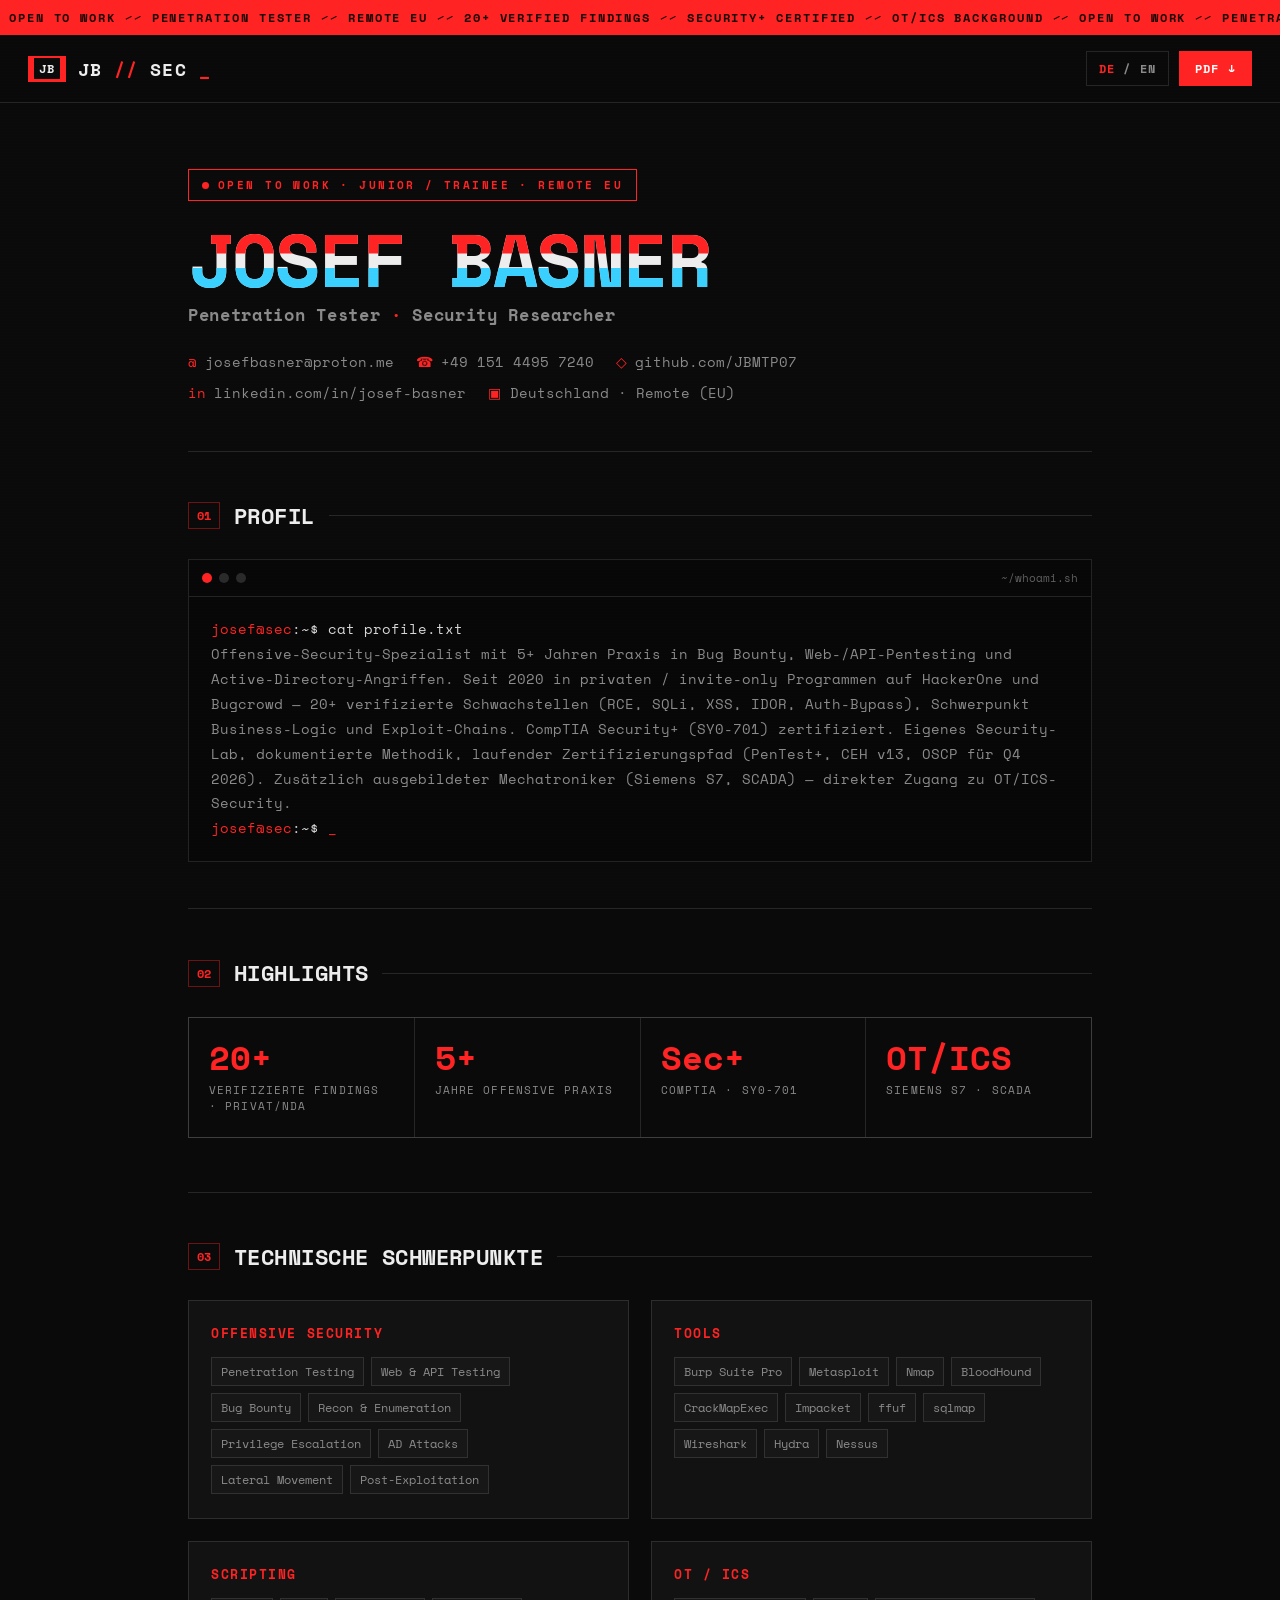
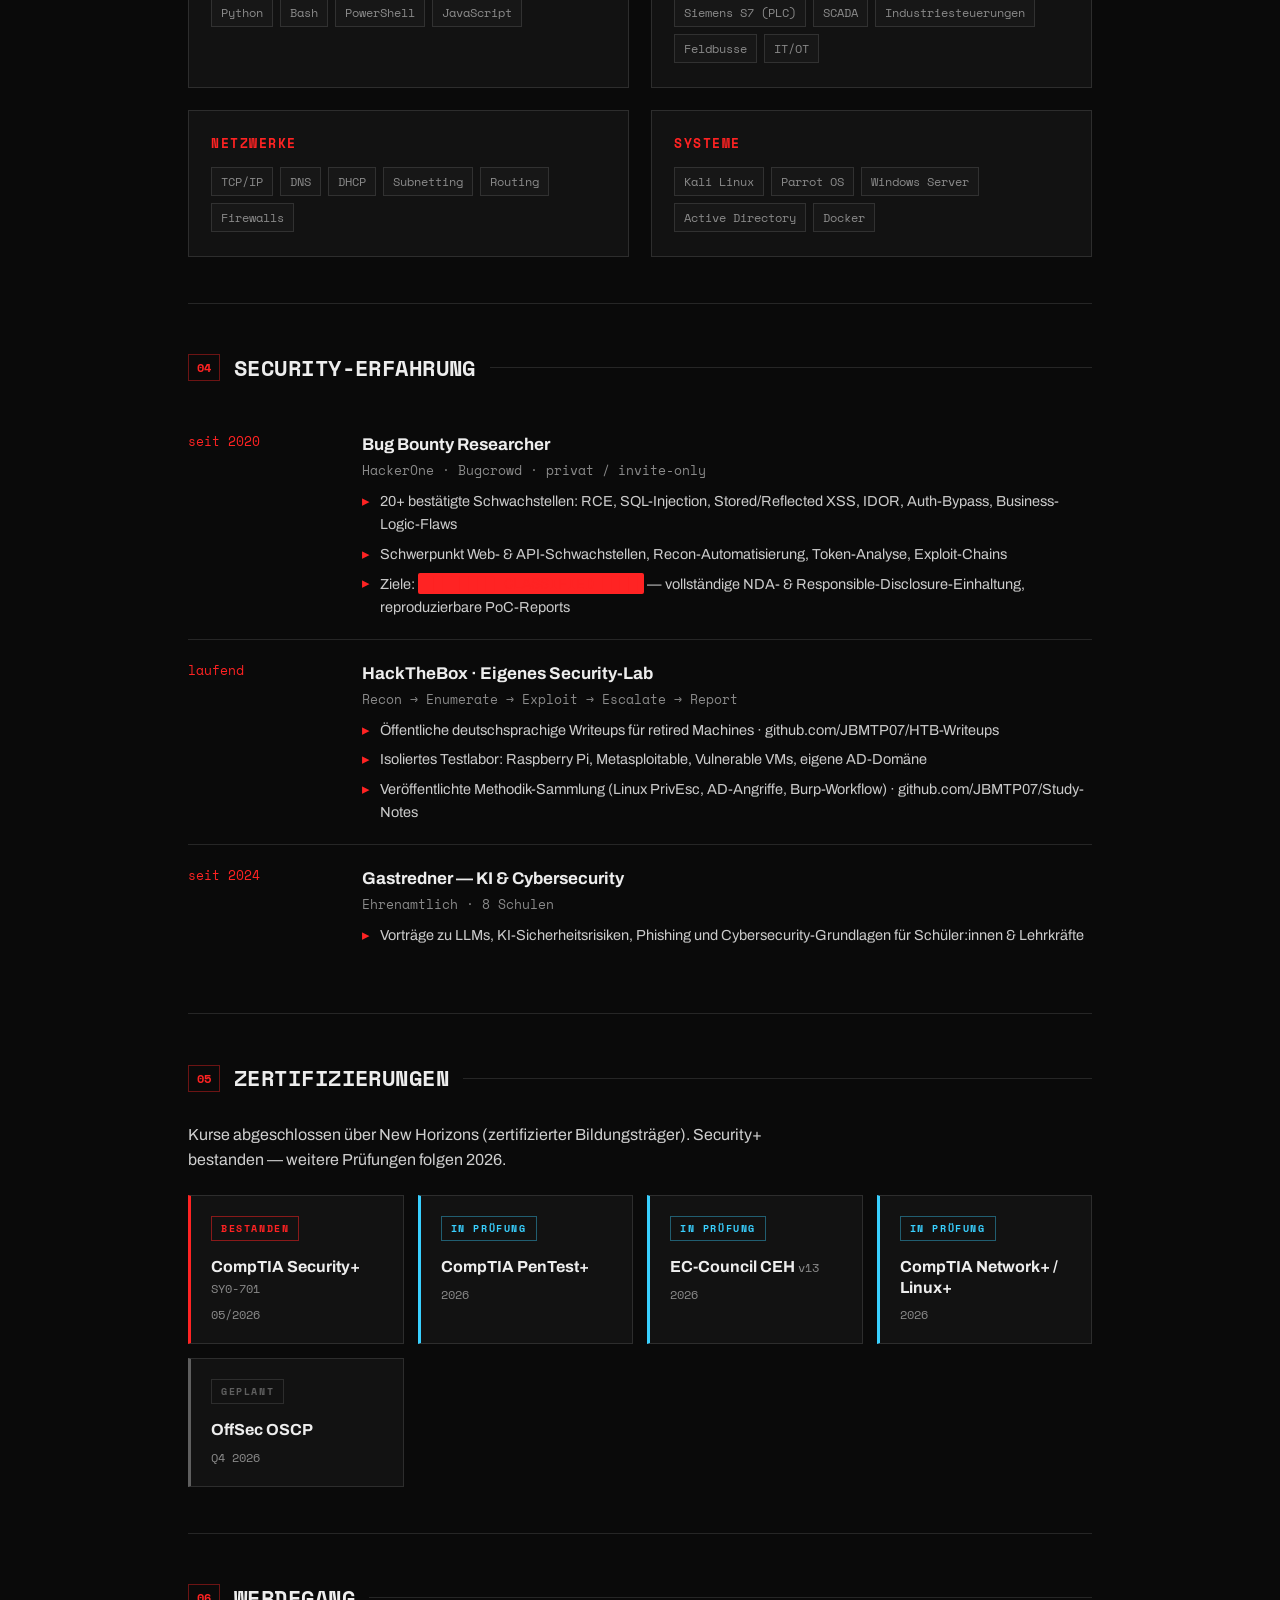
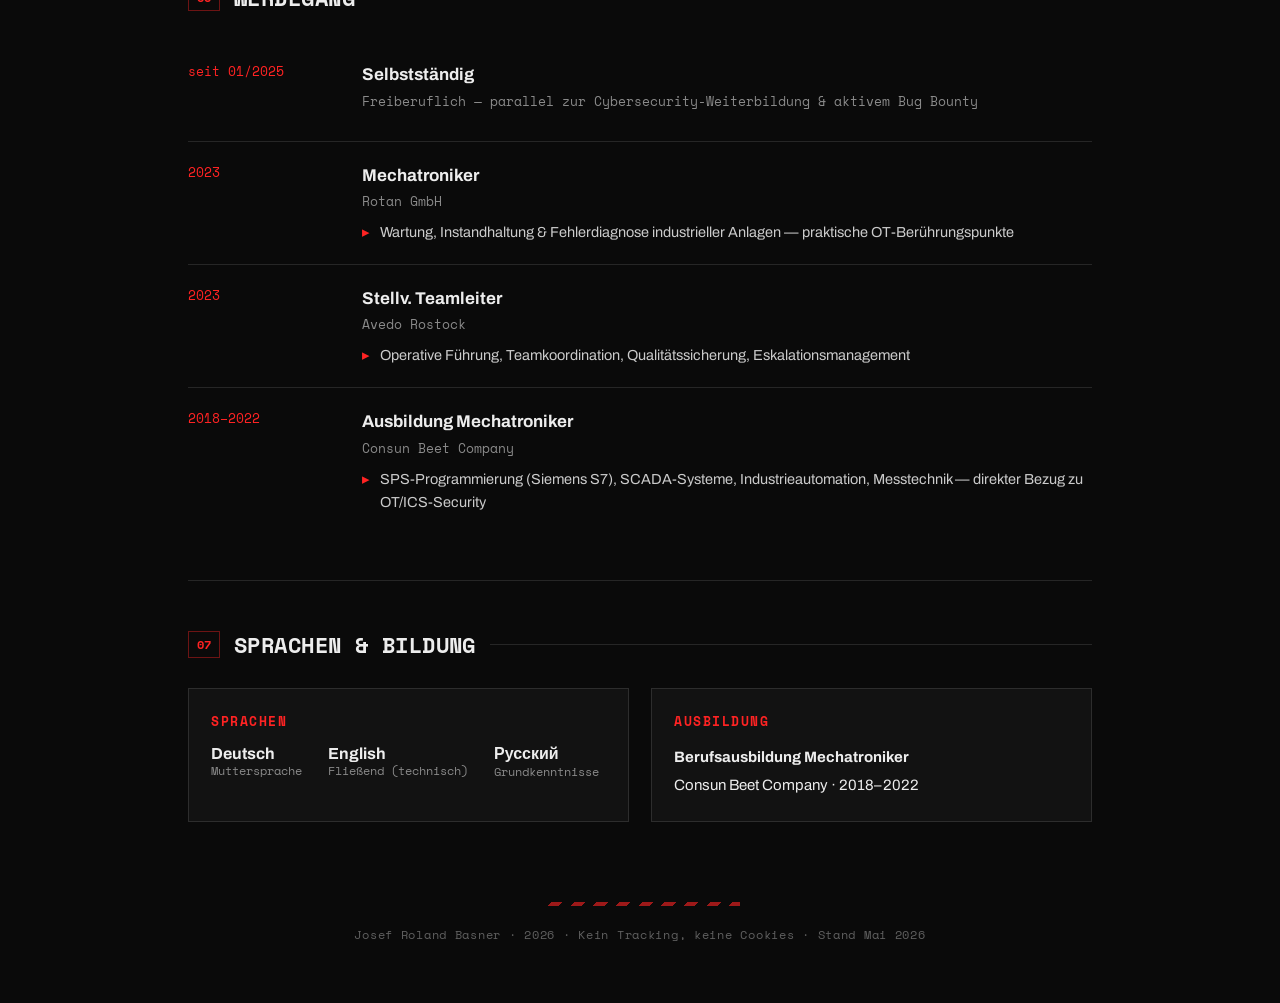
==== cv/index.html @ 98905213 "rebrand: bewerber-landing (open to work) statt freelance-pitch Root index.html komplett ersetzt: sch" ====
<!doctype html>
<html lang="de">
<head>
<meta charset="utf-8">
<meta name="viewport" content="width=device-width, initial-scale=1">
<title>Josef Basner — Penetration Tester · CV</title>
<link rel="preconnect" href="https://fonts.googleapis.com">
<link href="https://fonts.googleapis.com/css2?family=Space+Mono:wght@400;700&family=Archivo:wght@400;500;600;700&display=swap" rel="stylesheet">
<style>
:root{--bg:#0a0a0a;--panel:#121212;--panel2:#171717;--acc:#ff2323;--ink:#ededed;--dim:#8a8a8a;--mute:#5f5f5f;--line:rgba(237,237,237,.12);--mono:"Space Mono",monospace;--body:"Archivo",sans-serif}
*{box-sizing:border-box;margin:0;padding:0}
html{scroll-behavior:smooth}
body{background:var(--bg);color:var(--ink);font-family:var(--body);line-height:1.6;-webkit-font-smoothing:antialiased;overflow-x:hidden}
a{color:inherit;text-decoration:none}
::selection{background:var(--acc);color:#fff}
/* ambient */
.scan{position:fixed;inset:0;z-index:60;pointer-events:none;background:repeating-linear-gradient(0deg,rgba(255,255,255,.02) 0 1px,transparent 1px 3px);mix-blend-mode:overlay}
.sweep{position:fixed;left:0;right:0;height:2px;background:var(--acc);opacity:.4;z-index:61;pointer-events:none;animation:sweepY 5s linear infinite}
@keyframes sweepY{0%{top:-4px}100%{top:100%}}
.prog{position:fixed;top:0;left:0;height:2px;width:0;background:var(--acc);z-index:70;box-shadow:0 0 12px var(--acc)}
.wrap{max-width:960px;margin:0 auto;padding:0 28px}
/* top bar */
.tape{background:var(--acc);color:#1a0000;font:700 12px var(--mono);letter-spacing:.16em;padding:9px 0;overflow:hidden;white-space:nowrap}
.tape span{display:inline-block;animation:marq 20s linear infinite}
@keyframes marq{to{transform:translateX(-50%)}}
.bar{position:sticky;top:0;z-index:50;display:flex;align-items:center;justify-content:space-between;padding:16px 28px;background:rgba(10,10,10,.82);backdrop-filter:blur(10px);border-bottom:1px solid var(--line)}
.logo{display:flex;align-items:center;gap:12px;font:700 18px var(--mono);letter-spacing:.06em}
.logo .mk{display:inline-flex;align-items:center;justify-content:center;width:38px;height:26px;background:var(--acc)}
.logo .mk b{background:var(--bg);color:var(--ink);font:700 12px var(--mono);padding:2px 5px}
.logo i{font-style:normal;color:var(--acc)}
.cur{color:var(--acc);animation:blink 1.1s steps(2) infinite}
@keyframes blink{50%{opacity:0}}
.tools{display:flex;align-items:center;gap:10px}
.lang{font:700 12px var(--mono);letter-spacing:.1em;border:1px solid var(--line);background:transparent;color:var(--dim);padding:8px 12px;cursor:pointer;transition:.2s}
.lang:hover{border-color:var(--acc);color:var(--ink)}
.lang b{color:var(--acc)}
.dl{font:700 12px var(--mono);letter-spacing:.1em;text-transform:uppercase;background:var(--acc);color:#fff;padding:9px 16px;transition:.2s}
.dl:hover{box-shadow:0 0 20px rgba(255,35,35,.5)}
/* hero */
.hero{padding:66px 0 48px;border-bottom:1px solid var(--line)}
.stamp{display:inline-flex;align-items:center;gap:9px;font:700 11px var(--mono);letter-spacing:.22em;text-transform:uppercase;color:var(--acc);border:1px solid var(--acc);padding:7px 13px}
.stamp .dot{width:7px;height:7px;border-radius:50%;background:var(--acc);animation:blink 1.4s steps(2) infinite}
h1{font-family:var(--mono);font-weight:700;font-size:clamp(42px,7vw,74px);line-height:.98;letter-spacing:-.02em;margin:22px 0 6px;position:relative;display:inline-block}
h1 .g{position:relative;display:inline-block}
h1 .g::before,h1 .g::after{content:attr(data-t);position:absolute;left:0;top:0;width:100%;overflow:hidden;pointer-events:none}
h1 .g::before{color:var(--acc);animation:g1 3.2s steps(1) infinite;clip-path:inset(8% 0 58% 0)}
h1 .g::after{color:#39d0ff;animation:g2 3.2s steps(1) infinite;clip-path:inset(62% 0 6% 0)}
@keyframes g1{0%,90%,100%{transform:none;opacity:0}92%{transform:translate(-4px,1px);opacity:1}95%{transform:translate(3px,-1px);opacity:1}98%{opacity:0}}
@keyframes g2{0%,91%,100%{transform:none;opacity:0}93%{transform:translate(4px,-1px);opacity:1}96%{transform:translate(-3px,1px);opacity:1}99%{opacity:0}}
.role{font:700 17px var(--mono);letter-spacing:.04em;color:var(--dim);margin-bottom:24px}
.role b{color:var(--acc);font-weight:700}
.contact{display:flex;flex-wrap:wrap;gap:10px 22px;font:400 14px var(--mono);color:var(--dim)}
.contact a{display:inline-flex;align-items:center;gap:8px;transition:.2s}
.contact a:hover{color:var(--acc)}
.contact .ic{color:var(--acc)}
/* section */
section{padding:46px 0;border-bottom:1px solid var(--line)}
.sh{display:flex;align-items:center;gap:14px;margin-bottom:26px}
.sh .num{font:700 12px var(--mono);color:var(--acc);border:1px solid rgba(255,35,35,.4);padding:4px 8px}
.sh h2{font-family:var(--mono);font-weight:700;font-size:22px;letter-spacing:.02em;text-transform:uppercase}
.sh .rule{flex:1;height:1px;background:var(--line)}
.lead{font-size:16px;color:#cfcfcf;max-width:70ch}
.lead b{color:var(--ink);font-weight:600}
/* terminal profile */
.term{background:#070707;border:1px solid var(--line);margin-top:4px}
.term .tb{display:flex;align-items:center;gap:7px;padding:10px 13px;border-bottom:1px solid var(--line)}
.term .tb i{width:10px;height:10px;border-radius:50%;background:#2a2a2a}
.term .tb i:first-child{background:var(--acc)}
.term .tt{margin-left:auto;font:400 11px var(--mono);color:var(--mute)}
.term .tbody{padding:20px 22px;font:400 13.5px/1.85 var(--mono);color:#d6d6d6}
.term .p{color:var(--acc)}.term .o{color:var(--dim)}
/* grids */
.two{display:grid;grid-template-columns:1fr 1fr;gap:22px}
.card{background:var(--panel);border:1px solid var(--line);padding:22px 22px 24px;position:relative;transition:.2s}
.card:hover{border-color:rgba(255,35,35,.4)}
.card h3{font:700 13px var(--mono);letter-spacing:.12em;text-transform:uppercase;color:var(--acc);margin-bottom:14px}
.tags{display:flex;flex-wrap:wrap;gap:7px}
.tag{font:400 12px var(--mono);color:var(--dim);border:1px solid var(--line);padding:5px 9px;background:var(--panel2);transition:.2s}
.tag:hover{color:var(--ink);border-color:var(--acc)}
/* stats */
.stats{display:grid;grid-template-columns:repeat(4,1fr);gap:1px;background:var(--line);border:1px solid var(--line);margin-bottom:8px}
.stats>div{background:var(--bg);padding:22px 20px}
.stats .n{font:700 34px var(--mono);color:var(--acc);line-height:1}
.stats .l{font:400 11px/1.5 var(--mono);letter-spacing:.1em;text-transform:uppercase;color:var(--dim);margin-top:8px}
/* experience list */
.xp{display:flex;flex-direction:column;gap:0}
.item{display:grid;grid-template-columns:150px 1fr;gap:24px;padding:20px 0;border-top:1px solid var(--line)}
.item:first-child{border-top:0}
.item .when{font:400 13px var(--mono);color:var(--acc)}
.item .what h4{font-size:17px;font-weight:700;margin-bottom:2px}
.item .what .org{font:400 13px var(--mono);color:var(--dim);margin-bottom:10px}
.item .what ul{list-style:none;display:flex;flex-direction:column;gap:6px}
.item .what li{position:relative;padding-left:18px;font-size:14.5px;color:#cbcbcb}
.item .what li::before{content:"▸";position:absolute;left:0;color:var(--acc)}
.redb{background:var(--acc);color:var(--acc);padding:0 7px;border-radius:2px;cursor:default;transition:color .15s;font-family:var(--mono)}
.redb:hover,.redb.reveal{color:#fff}
/* roadmap — cert cards */
.road{list-style:none;display:grid;grid-template-columns:repeat(auto-fit,minmax(215px,1fr));gap:14px}
.road li{position:relative;background:var(--panel);border:1px solid var(--line);border-left:3px solid var(--mute);padding:18px 20px 20px;transition:.2s}
.road li:hover{border-color:rgba(255,35,35,.35)}
.road li.done{border-left-color:var(--acc)}
.road li.sched{border-left-color:#39d0ff}
.road .st{display:inline-block;font:700 10px var(--mono);letter-spacing:.16em;padding:4px 9px;margin-bottom:16px}
.road li.done .st{color:var(--acc);border:1px solid rgba(255,35,35,.5)}
.road li.sched .st{color:#39d0ff;border:1px solid rgba(57,208,255,.4)}
.road li.plan .st{color:var(--mute);border:1px solid var(--line)}
.road h4{font:700 16px var(--body);margin:0;line-height:1.3}
.road .code{font:400 12px var(--mono);color:var(--dim)}
.road .date{font:400 12px var(--mono);color:var(--dim);margin-top:8px}
.langs{display:flex;flex-wrap:wrap;gap:26px}
.langs div .n{font:700 16px var(--body)}
.langs div .lv{font:400 12px var(--mono);color:var(--dim)}
footer{padding:34px 0 60px;text-align:center;font:400 12px var(--mono);color:var(--mute);letter-spacing:.06em}
footer .top{height:4px;max-width:200px;margin:0 auto 20px;background:repeating-linear-gradient(-45deg,var(--acc) 0 8px,transparent 8px 16px);opacity:.6}
[data-en]{display:none}
html[data-lang="en"] [data-de]{display:none}
html[data-lang="en"] [data-en]{display:revert}
@media(max-width:720px){.two,.stats{grid-template-columns:1fr}.item{grid-template-columns:1fr;gap:6px}.stats{grid-template-columns:1fr 1fr}}
</style>
</head>
<body>
<div class="scan"></div><div class="sweep"></div><div class="prog" id="prog"></div>

<div class="tape"><span>&nbsp;OPEN TO WORK ⁄⁄ PENETRATION TESTER ⁄⁄ REMOTE EU ⁄⁄ 20+ VERIFIED FINDINGS ⁄⁄ SECURITY+ CERTIFIED ⁄⁄ OT/ICS BACKGROUND ⁄⁄ OPEN TO WORK ⁄⁄ PENETRATION TESTER ⁄⁄ REMOTE EU ⁄⁄ 20+ VERIFIED FINDINGS ⁄⁄ SECURITY+ CERTIFIED ⁄⁄ OT/ICS BACKGROUND ⁄⁄&nbsp;</span></div>

<div class="bar">
  <a class="logo" href="#top"><span class="mk"><b>JB</b></span>JB<i>//</i>SEC<span class="cur">_</span></a>
  <div class="tools">
    <button class="lang" id="lang"><b>DE</b> / EN</button>
    <a class="dl" id="dl" href="print.html" target="_blank"><span data-de>PDF ↓</span><span data-en>PDF ↓</span></a>
  </div>
</div>

<main id="top">
<div class="wrap">

<header class="hero">
  <span class="stamp"><span class="dot"></span><span data-de>Open to Work · Junior / Trainee · Remote EU</span><span data-en>Open to Work · Junior / Trainee · Remote EU</span></span>
  <h1><span class="g" data-t="JOSEF BASNER">JOSEF BASNER</span></h1>
  <p class="role"><span data-de>Penetration Tester <b>·</b> Security Researcher</span><span data-en>Penetration Tester <b>·</b> Security Researcher</span></p>
  <div class="contact">
    <a href="mailto:josefbasner@proton.me"><span class="ic">@</span> josefbasner@proton.me</a>
    <a href="tel:+4915144957240"><span class="ic">☎</span> +49 151 4495 7240</a>
    <a href="https://github.com/JBMTP07" target="_blank"><span class="ic">◇</span> github.com/JBMTP07</a>
    <a href="https://www.linkedin.com/in/josef-basner-23a3173b2/" target="_blank"><span class="ic">in</span> linkedin.com/in/josef-basner</a>
    <span><span class="ic">▣</span> <span data-de>Deutschland · Remote (EU)</span><span data-en>Germany · Remote (EU)</span></span>
  </div>
</header>

<section>
  <div class="sh"><span class="num">01</span><h2><span data-de>Profil</span><span data-en>Profile</span></h2><span class="rule"></span></div>
  <div class="term">
    <div class="tb"><i></i><i></i><i></i><span class="tt">~/whoami.sh</span></div>
    <div class="tbody">
      <p><span class="p">josef@sec</span>:~$ cat profile.txt</p>
      <p class="o" data-de>Offensive-Security-Spezialist mit 5+ Jahren Praxis in Bug Bounty, Web-/API-Pentesting und Active-Directory-Angriffen. Seit 2020 in privaten / invite-only Programmen auf HackerOne und Bugcrowd — 20+ verifizierte Schwachstellen (RCE, SQLi, XSS, IDOR, Auth-Bypass), Schwerpunkt Business-Logic und Exploit-Chains. CompTIA Security+ (SY0-701) zertifiziert. Eigenes Security-Lab, dokumentierte Methodik, laufender Zertifizierungspfad (PenTest+, CEH v13, OSCP für Q4 2026). Zusätzlich ausgebildeter Mechatroniker (Siemens S7, SCADA) — direkter Zugang zu OT/ICS-Security.</p>
      <p class="o" data-en>Offensive-security specialist with 5+ years of hands-on experience in bug bounty, web/API penetration testing and Active Directory attacks. Active since 2020 in private / invite-only programs on HackerOne and Bugcrowd — 20+ verified vulnerabilities (RCE, SQLi, XSS, IDOR, auth bypass), focused on business-logic flaws and exploit chains. CompTIA Security+ (SY0-701) certified. Own security lab, documented methodology, certification path in progress (PenTest+, CEH v13, OSCP planned Q4 2026). Also a trained mechatronics engineer (Siemens S7, SCADA) — a direct route into OT/ICS security.</p>
      <p><span class="p">josef@sec</span>:~$ <span class="cur">_</span></p>
    </div>
  </div>
</section>

<section>
  <div class="sh"><span class="num">02</span><h2><span data-de>Highlights</span><span data-en>Highlights</span></h2><span class="rule"></span></div>
  <div class="stats">
    <div><div class="n"><span data-count="20">0</span>+</div><div class="l"><span data-de>Verifizierte Findings · privat/NDA</span><span data-en>Verified findings · private/NDA</span></div></div>
    <div><div class="n"><span data-count="5">0</span>+</div><div class="l"><span data-de>Jahre offensive Praxis</span><span data-en>Years offensive practice</span></div></div>
    <div><div class="n">Sec+</div><div class="l"><span data-de>CompTIA · SY0-701</span><span data-en>CompTIA · SY0-701</span></div></div>
    <div><div class="n">OT/ICS</div><div class="l"><span data-de>Siemens S7 · SCADA</span><span data-en>Siemens S7 · SCADA</span></div></div>
  </div>
</section>

<section>
  <div class="sh"><span class="num">03</span><h2><span data-de>Technische Schwerpunkte</span><span data-en>Technical Skills</span></h2><span class="rule"></span></div>
  <div class="two">
    <div class="card"><h3><span data-de>Offensive Security</span><span data-en>Offensive Security</span></h3><div class="tags"><span class="tag">Penetration Testing</span><span class="tag">Web &amp; API Testing</span><span class="tag">Bug Bounty</span><span class="tag">Recon &amp; Enumeration</span><span class="tag">Privilege Escalation</span><span class="tag">AD Attacks</span><span class="tag">Lateral Movement</span><span class="tag">Post-Exploitation</span></div></div>
    <div class="card"><h3>Tools</h3><div class="tags"><span class="tag">Burp Suite Pro</span><span class="tag">Metasploit</span><span class="tag">Nmap</span><span class="tag">BloodHound</span><span class="tag">CrackMapExec</span><span class="tag">Impacket</span><span class="tag">ffuf</span><span class="tag">sqlmap</span><span class="tag">Wireshark</span><span class="tag">Hydra</span><span class="tag">Nessus</span></div></div>
    <div class="card"><h3>Scripting</h3><div class="tags"><span class="tag">Python</span><span class="tag">Bash</span><span class="tag">PowerShell</span><span class="tag">JavaScript</span></div></div>
    <div class="card"><h3>OT / ICS</h3><div class="tags"><span class="tag">Siemens S7 (PLC)</span><span class="tag">SCADA</span><span class="tag"><span data-de>Industriesteuerungen</span><span data-en>Industrial control systems</span></span><span class="tag"><span data-de>Feldbusse</span><span data-en>Fieldbuses</span></span><span class="tag">IT/OT</span></div></div>
    <div class="card"><h3><span data-de>Netzwerke</span><span data-en>Networking</span></h3><div class="tags"><span class="tag">TCP/IP</span><span class="tag">DNS</span><span class="tag">DHCP</span><span class="tag">Subnetting</span><span class="tag">Routing</span><span class="tag">Firewalls</span></div></div>
    <div class="card"><h3><span data-de>Systeme</span><span data-en>Systems</span></h3><div class="tags"><span class="tag">Kali Linux</span><span class="tag">Parrot OS</span><span class="tag">Windows Server</span><span class="tag">Active Directory</span><span class="tag">Docker</span></div></div>
  </div>
</section>

<section>
  <div class="sh"><span class="num">04</span><h2><span data-de>Security-Erfahrung</span><span data-en>Security Experience</span></h2><span class="rule"></span></div>
  <div class="xp">
    <div class="item">
      <div class="when"><span data-de>seit 2020</span><span data-en>since 2020</span></div>
      <div class="what">
        <h4><span data-de>Bug Bounty Researcher</span><span data-en>Bug Bounty Researcher</span></h4>
        <div class="org">HackerOne · Bugcrowd · <span data-de>privat / invite-only</span><span data-en>private / invite-only</span></div>
        <ul>
          <li data-de>20+ bestätigte Schwachstellen: RCE, SQL-Injection, Stored/Reflected XSS, IDOR, Auth-Bypass, Business-Logic-Flaws</li>
          <li data-en>20+ verified vulnerabilities: RCE, SQL injection, stored/reflected XSS, IDOR, auth bypass, business-logic flaws</li>
          <li data-de>Schwerpunkt Web- &amp; API-Schwachstellen, Recon-Automatisierung, Token-Analyse, Exploit-Chains</li>
          <li data-en>Focus on web &amp; API vulnerabilities, recon automation, token analysis, exploit chains</li>
          <li data-de>Ziele: <span class="redb">████████ CLASSIFIED ████</span> — vollständige NDA- &amp; Responsible-Disclosure-Einhaltung, reproduzierbare PoC-Reports</li>
          <li data-en>Targets: <span class="redb">████████ CLASSIFIED ████</span> — full NDA &amp; responsible-disclosure compliance, reproducible PoC reports</li>
        </ul>
      </div>
    </div>
    <div class="item">
      <div class="when"><span data-de>laufend</span><span data-en>ongoing</span></div>
      <div class="what">
        <h4>HackTheBox · <span data-de>Eigenes Security-Lab</span><span data-en>Own Security Lab</span></h4>
        <div class="org">Recon → Enumerate → Exploit → Escalate → Report</div>
        <ul>
          <li data-de>Öffentliche deutschsprachige Writeups für retired Machines · github.com/JBMTP07/HTB-Writeups</li>
          <li data-en>Public write-ups of full attack chains for retired machines · github.com/JBMTP07/HTB-Writeups</li>
          <li data-de>Isoliertes Testlabor: Raspberry Pi, Metasploitable, Vulnerable VMs, eigene AD-Domäne</li>
          <li data-en>Isolated test lab: Raspberry Pi, Metasploitable, vulnerable VMs, own AD domain</li>
          <li data-de>Veröffentlichte Methodik-Sammlung (Linux PrivEsc, AD-Angriffe, Burp-Workflow) · github.com/JBMTP07/Study-Notes</li>
          <li data-en>Published methodology notes (Linux PrivEsc, AD attacks, Burp workflow) · github.com/JBMTP07/Study-Notes</li>
        </ul>
      </div>
    </div>
    <div class="item">
      <div class="when"><span data-de>seit 2024</span><span data-en>since 2024</span></div>
      <div class="what">
        <h4><span data-de>Gastredner — KI &amp; Cybersecurity</span><span data-en>Guest Speaker — AI &amp; Cybersecurity</span></h4>
        <div class="org"><span data-de>Ehrenamtlich · 8 Schulen</span><span data-en>Volunteer · 8 schools</span></div>
        <ul>
          <li data-de>Vorträge zu LLMs, KI-Sicherheitsrisiken, Phishing und Cybersecurity-Grundlagen für Schüler:innen &amp; Lehrkräfte</li>
          <li data-en>Talks on LLMs, AI security risks, phishing and cybersecurity fundamentals for students &amp; teachers</li>
        </ul>
      </div>
    </div>
  </div>
</section>

<section>
  <div class="sh"><span class="num">05</span><h2><span data-de>Zertifizierungen</span><span data-en>Certifications</span></h2><span class="rule"></span></div>
  <p class="lead" style="margin-bottom:22px"><span data-de>Kurse abgeschlossen über New Horizons (zertifizierter Bildungsträger). Security+ bestanden — weitere Prüfungen folgen 2026.</span><span data-en>Courses completed via New Horizons (accredited training provider). Security+ passed — further exams follow in 2026.</span></p>
  <ol class="road">
    <li class="done"><span class="st"><span data-de>BESTANDEN</span><span data-en>PASSED</span></span><h4>CompTIA Security+ <span class="code">SY0-701</span></h4><div class="date">05/2026</div></li>
    <li class="sched"><span class="st"><span data-de>IN PRÜFUNG</span><span data-en>IN PROGRESS</span></span><h4>CompTIA PenTest+</h4><div class="date">2026</div></li>
    <li class="sched"><span class="st"><span data-de>IN PRÜFUNG</span><span data-en>IN PROGRESS</span></span><h4>EC-Council CEH <span class="code">v13</span></h4><div class="date">2026</div></li>
    <li class="sched"><span class="st"><span data-de>IN PRÜFUNG</span><span data-en>IN PROGRESS</span></span><h4>CompTIA Network+ / Linux+</h4><div class="date">2026</div></li>
    <li class="plan"><span class="st"><span data-de>GEPLANT</span><span data-en>PLANNED</span></span><h4>OffSec OSCP</h4><div class="date">Q4 2026</div></li>
  </ol>
</section>

<section>
  <div class="sh"><span class="num">06</span><h2><span data-de>Werdegang</span><span data-en>Work Experience</span></h2><span class="rule"></span></div>
  <div class="xp">
    <div class="item"><div class="when"><span data-de>seit 01/2025</span><span data-en>since 01/2025</span></div><div class="what"><h4><span data-de>Selbstständig</span><span data-en>Self-employed</span></h4><div class="org"><span data-de>Freiberuflich — parallel zur Cybersecurity-Weiterbildung &amp; aktivem Bug Bounty</span><span data-en>Freelance — alongside continuous cybersecurity training &amp; active bug bounty</span></div></div></div>
    <div class="item"><div class="when">2023</div><div class="what"><h4><span data-de>Mechatroniker</span><span data-en>Mechatronics Engineer</span></h4><div class="org">Rotan GmbH</div><ul><li data-de>Wartung, Instandhaltung &amp; Fehlerdiagnose industrieller Anlagen — praktische OT-Berührungspunkte</li><li data-en>Maintenance, servicing &amp; fault diagnosis of industrial plants — hands-on OT exposure</li></ul></div></div>
    <div class="item"><div class="when">2023</div><div class="what"><h4><span data-de>Stellv. Teamleiter</span><span data-en>Deputy Team Lead</span></h4><div class="org">Avedo Rostock</div><ul><li data-de>Operative Führung, Teamkoordination, Qualitätssicherung, Eskalationsmanagement</li><li data-en>Operational leadership, team coordination, QA, escalation management</li></ul></div></div>
    <div class="item"><div class="when">2018–2022</div><div class="what"><h4><span data-de>Ausbildung Mechatroniker</span><span data-en>Apprenticeship — Mechatronics</span></h4><div class="org">Consun Beet Company</div><ul><li data-de>SPS-Programmierung (Siemens S7), SCADA-Systeme, Industrieautomation, Messtechnik — direkter Bezug zu OT/ICS-Security</li><li data-en>PLC programming (Siemens S7), SCADA systems, industrial automation, instrumentation — direct link to OT/ICS security</li></ul></div></div>
  </div>
</section>

<section style="border-bottom:0">
  <div class="sh"><span class="num">07</span><h2><span data-de>Sprachen &amp; Bildung</span><span data-en>Languages &amp; Education</span></h2><span class="rule"></span></div>
  <div class="two">
    <div class="card">
      <h3><span data-de>Sprachen</span><span data-en>Languages</span></h3>
      <div class="langs">
        <div><div class="n">Deutsch</div><div class="lv"><span data-de>Muttersprache</span><span data-en>Native</span></div></div>
        <div><div class="n">English</div><div class="lv"><span data-de>Fließend (technisch)</span><span data-en>Fluent (technical)</span></div></div>
        <div><div class="n">Русский</div><div class="lv"><span data-de>Grundkenntnisse</span><span data-en>Basic</span></div></div>
      </div>
    </div>
    <div class="card">
      <h3><span data-de>Ausbildung</span><span data-en>Education</span></h3>
      <div style="font-size:15px"><b><span data-de>Berufsausbildung Mechatroniker</span><span data-en>Vocational training — Mechatronics Engineer</span></b><div class="org" style="margin-top:4px">Consun Beet Company · 2018–2022</div></div>
    </div>
  </div>
</section>

</div>
<footer>
  <div class="top"></div>
  <p><span data-de>Josef Roland Basner · 2026 · Kein Tracking, keine Cookies · Stand Mai 2026</span><span data-en>Josef Roland Basner · 2026 · No tracking, no cookies · Last updated May 2026</span></p>
</footer>
</main>

<script>
// scroll progress
addEventListener('scroll',()=>{const h=document.documentElement;const p=h.scrollTop/(h.scrollHeight-h.clientHeight)*100;document.getElementById('prog').style.width=p+'%'});
// count up
const runCounts=()=>document.querySelectorAll('[data-count]').forEach(el=>{const end=+el.dataset.count,t0=performance.now(),d=1400;const s=t=>{const p=Math.min(1,(t-t0)/d);el.textContent=Math.round(end*(1-Math.pow(1-p,3)));if(p<1)requestAnimationFrame(s)};requestAnimationFrame(s)});
runCounts();
// language toggle
const btn=document.getElementById('lang');let lang=localStorage.getItem('jbcv_lang')||'de';
function setLang(l){lang=l;localStorage.setItem('jbcv_lang',l);
  document.documentElement.dataset.lang=l;
  document.documentElement.lang=l;
  btn.innerHTML=l==='de'?'<b>DE</b> / EN':'DE / <b>EN</b>';
  document.getElementById('dl').href=l==='en'?'print.html?lang=en':'print.html';
}
btn.onclick=()=>setLang(lang==='de'?'en':'de');
setLang(lang);
// redaction reveal on hover
document.querySelectorAll('.redb').forEach(el=>{el.addEventListener('mouseenter',()=>el.classList.add('reveal'));});
</script>
</body>
</html>
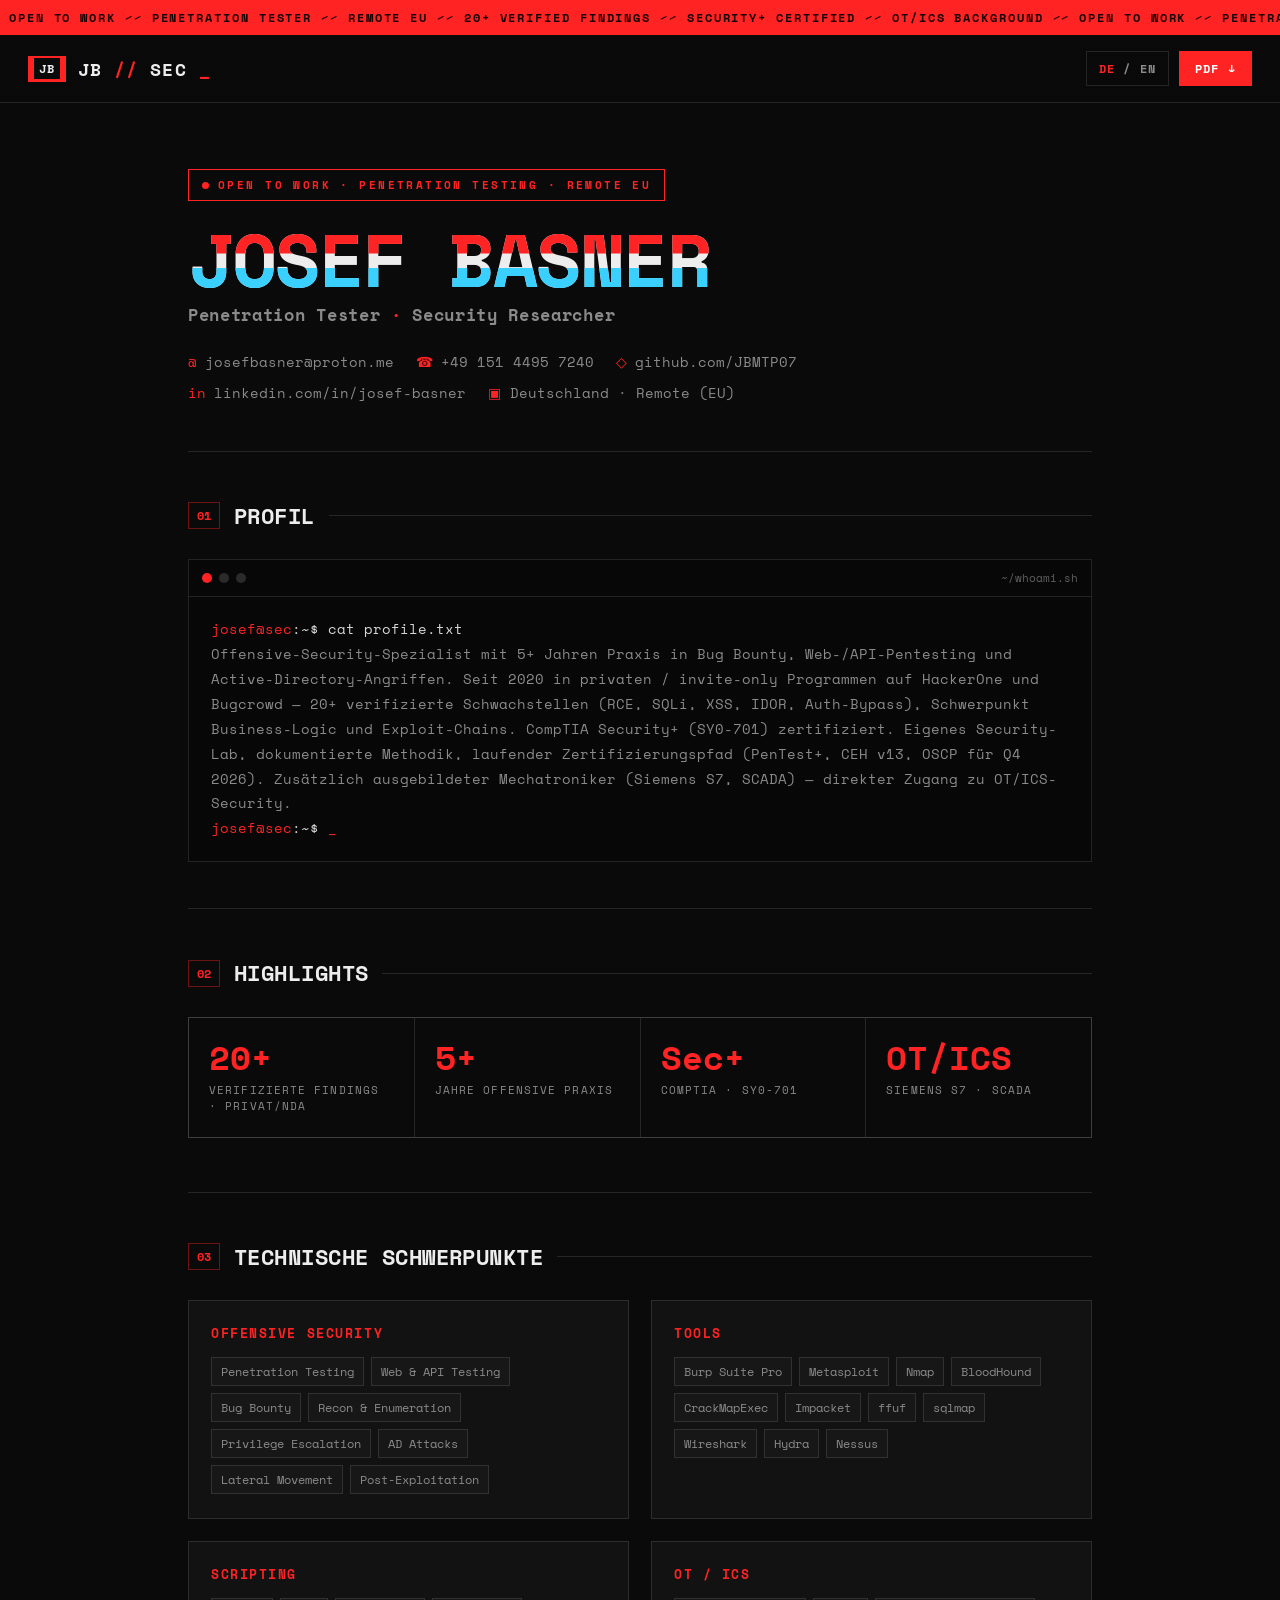
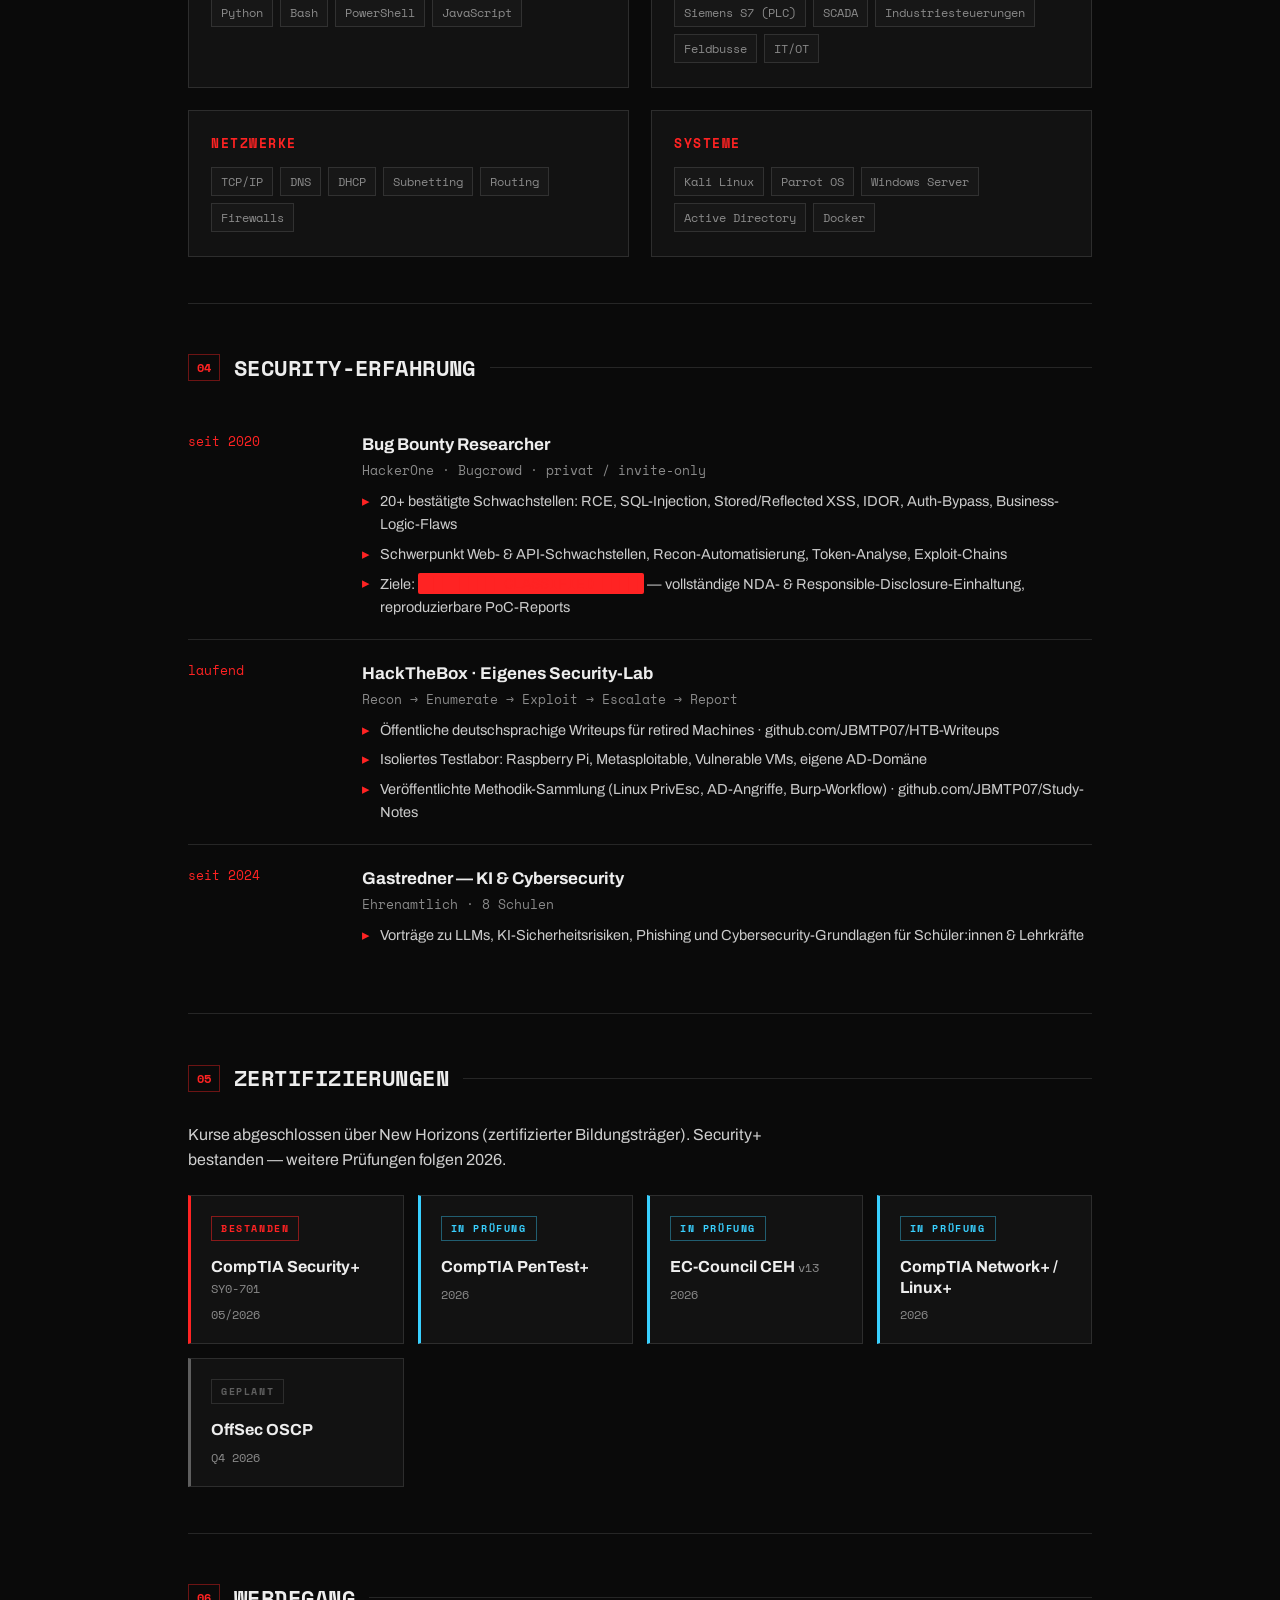
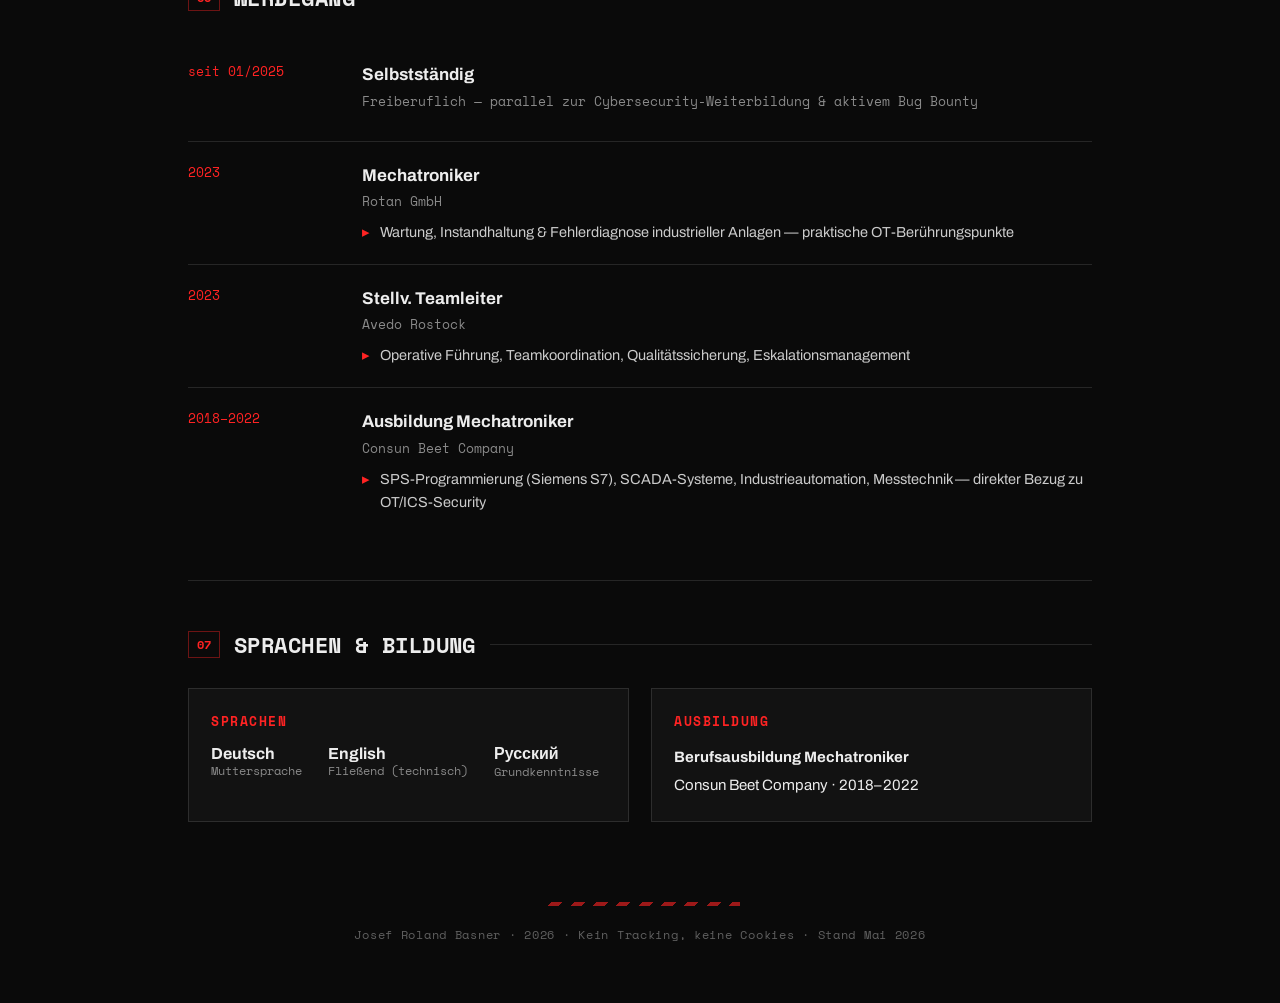
==== commit f8023b7d: "copy: Junior-/Trainee-Framing raus, offen für neue Pentest-Positionen Hero, Meta/OG-Description und " ====
--- a/cv/index.html
+++ b/cv/index.html
@@ -135,7 +135,7 @@
 <div class="wrap">
 
 <header class="hero">
-  <span class="stamp"><span class="dot"></span><span data-de>Open to Work · Junior / Trainee · Remote EU</span><span data-en>Open to Work · Junior / Trainee · Remote EU</span></span>
+  <span class="stamp"><span class="dot"></span><span data-de>Open to Work · Penetration Testing · Remote EU</span><span data-en>Open to Work · Penetration Testing · Remote EU</span></span>
   <h1><span class="g" data-t="JOSEF BASNER">JOSEF BASNER</span></h1>
   <p class="role"><span data-de>Penetration Tester <b>·</b> Security Researcher</span><span data-en>Penetration Tester <b>·</b> Security Researcher</span></p>
   <div class="contact">
